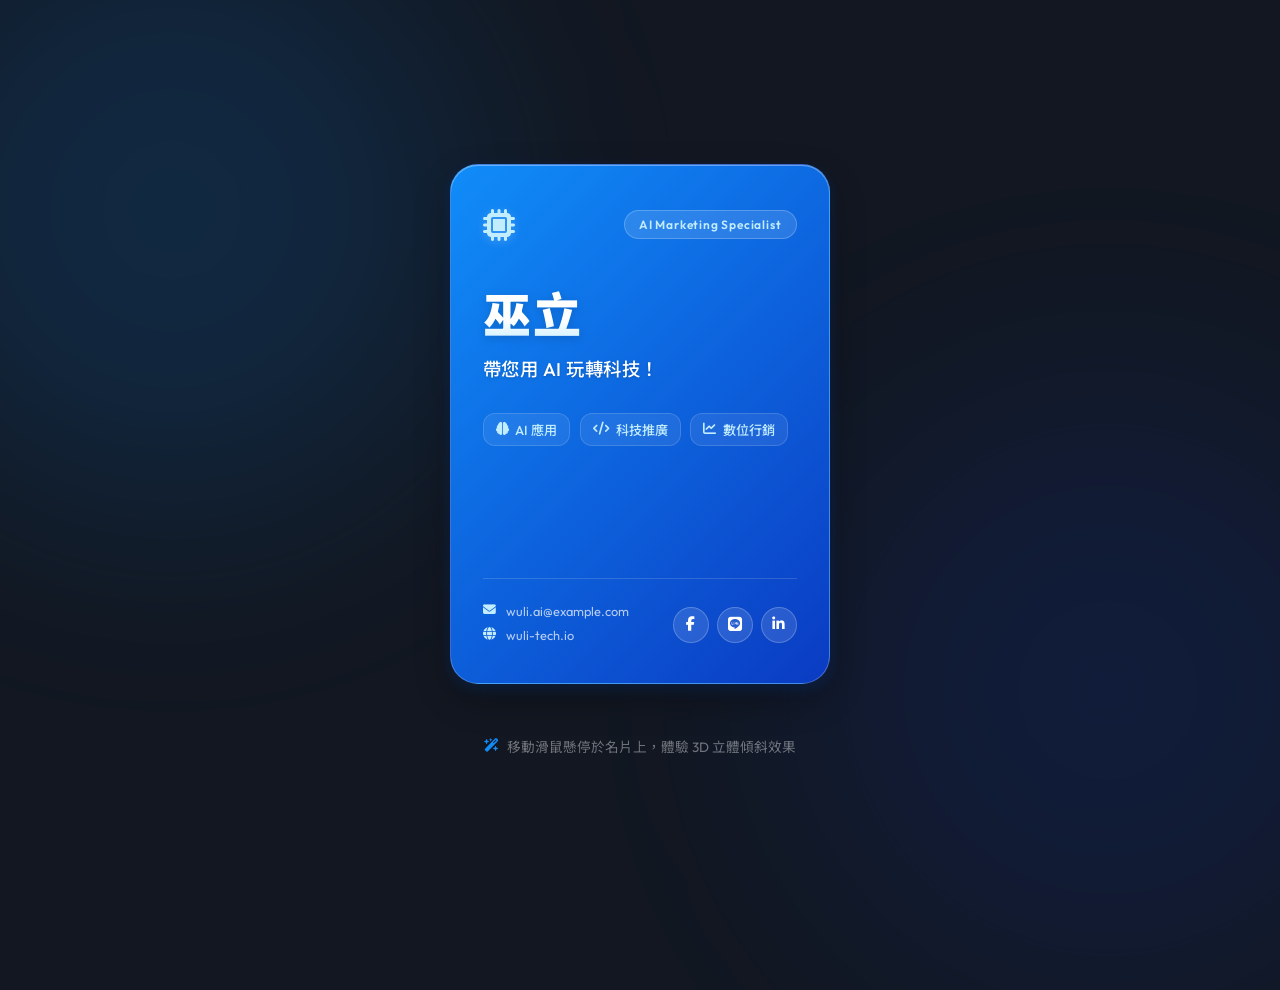
==== 01_Card/index.html @ 6f096d6b "feat: 建立 01_Card 數位行銷名片元件" ====
<!DOCTYPE html>
<html lang="zh-TW">
<head>
    <meta charset="UTF-8">
    <meta name="viewport" content="width=device-width, initial-scale=1.0">
    <title>巫立 - 數位行銷名片</title>
    <!-- Google Fonts -->
    <link rel="preconnect" href="https://fonts.googleapis.com">
    <link rel="preconnect" href="https://fonts.gstatic.com" crossorigin>
    <link href="https://fonts.googleapis.com/css2?family=Outfit:wght@300;400;600;800&family=Noto+Sans+TC:wght@300;400;500;700;900&display=swap" rel="stylesheet">
    <!-- Font Awesome Icons -->
    <link rel="stylesheet" href="https://cdnjs.cloudflare.com/ajax/libs/font-awesome/6.4.0/css/all.min.css">
    <!-- Stylesheet -->
    <link rel="stylesheet" href="style.css">
</head>
<body>
    <div class="page-container">
        <!-- Background decorative elements -->
        <div class="bg-glow bg-glow-1"></div>
        <div class="bg-glow bg-glow-2"></div>

        <!-- 3D Card Container -->
        <div class="card-container">
            <div class="business-card" id="interactive-card">
                <!-- Card Inner Background Glow -->
                <div class="card-glow"></div>
                
                <!-- Card Content -->
                <div class="card-header">
                    <div class="chip-icon">
                        <i class="fa-solid fa-microchip"></i>
                    </div>
                    <span class="card-badge">AI Marketing Specialist</span>
                </div>
                
                <div class="card-body">
                    <h1 class="name">巫立</h1>
                    <p class="tagline">帶您用 AI 玩轉科技！</p>
                    
                    <div class="skills-tags">
                        <span class="tag"><i class="fa-solid fa-brain"></i> AI 應用</span>
                        <span class="tag"><i class="fa-solid fa-code"></i> 科技推廣</span>
                        <span class="tag"><i class="fa-solid fa-chart-line"></i> 數位行銷</span>
                    </div>
                </div>

                <div class="card-footer">
                    <div class="contact-info">
                        <div class="contact-item">
                            <i class="fa-solid fa-envelope"></i>
                            <span>wuli.ai@example.com</span>
                        </div>
                        <div class="contact-item">
                            <i class="fa-solid fa-globe"></i>
                            <span>wuli-tech.io</span>
                        </div>
                    </div>
                    
                    <!-- Social Links -->
                    <div class="social-links">
                        <a href="#" class="social-icon" title="Facebook"><i class="fa-brands fa-facebook-f"></i></a>
                        <a href="#" class="social-icon" title="Line"><i class="fa-brands fa-line"></i></a>
                        <a href="#" class="social-icon" title="LinkedIn"><i class="fa-brands fa-linkedin-in"></i></a>
                    </div>
                </div>
            </div>
        </div>
        
        <!-- Interactive Tip -->
        <p class="interactive-tip"><i class="fa-solid fa-wand-magic-sparkles"></i> 移動滑鼠懸停於名片上，體驗 3D 立體傾斜效果</p>
    </div>

    <!-- Script for 3D Tilt Effect -->
    <script>
        const card = document.getElementById('interactive-card');
        const container = document.querySelector('.card-container');

        // Mouse Move Event
        container.addEventListener('mousemove', (e) => {
            const rect = container.getBoundingClientRect();
            
            // Calculate mouse position relative to card container center
            const x = e.clientX - rect.left - (rect.width / 2);
            const y = e.clientY - rect.top - (rect.height / 2);
            
            // Calculate tilt angle (max 15 degrees)
            const rotateX = -(y / (rect.height / 2)) * 12;
            const rotateY = (x / (rect.width / 2)) * 12;
            
            // Apply tilt transform
            card.style.transform = `rotateX(${rotateX}deg) rotateY(${rotateY}deg) translateY(-8px)`;
            
            // Move glow effect based on cursor
            const glow = card.querySelector('.card-glow');
            const percentX = ((e.clientX - rect.left) / rect.width) * 100;
            const percentY = ((e.clientY - rect.top) / rect.height) * 100;
            glow.style.background = `radial-gradient(circle at ${percentX}% ${percentY}%, rgba(255, 255, 255, 0.15) 0%, transparent 60%)`;
        });

        // Mouse Leave Event (Reset tilt)
        container.addEventListener('mouseleave', () => {
            card.style.transform = 'rotateX(0deg) rotateY(0deg) translateY(0)';
            card.style.transition = 'transform 0.5s ease';
            
            const glow = card.querySelector('.card-glow');
            glow.style.background = 'transparent';
        });

        // Mouse Enter Event (Remove transition duration during mousemove for responsiveness)
        container.addEventListener('mouseenter', () => {
            card.style.transition = 'none';
        });
    </script>
</body>
</html>
---- 01_Card/style.css ----
/* ==========================================================================
   巫立 - 數位行銷名片樣式表 (Modern 3D Blue Gradient Style)
   ========================================================================== */

:root {
    /* Gradient Color Palette */
    --card-grad-start: hsl(208, 95%, 52%);
    --card-grad-end: hsl(224, 90%, 40%);
    --page-bg: hsl(222, 28%, 10%);
    
    /* Typography */
    --text-light: hsl(0, 0%, 100%);
    --text-blue-tint: hsl(198, 100%, 88%);
    --text-muted: hsla(0, 0%, 100%, 0.7);
    
    /* Glassmorphism & Shadow UI */
    --glass-bg: rgba(255, 255, 255, 0.12);
    --glass-border: rgba(255, 255, 255, 0.22);
    --card-shadow: 
        0 15px 35px rgba(0, 0, 0, 0.3),
        0 5px 15px rgba(13, 110, 253, 0.2),
        inset 0 1px 0 rgba(255, 255, 255, 0.35);
        
    --card-shadow-hover: 
        0 30px 60px rgba(0, 0, 0, 0.4),
        0 10px 30px rgba(13, 110, 253, 0.45),
        inset 0 1px 0 rgba(255, 255, 255, 0.5);

    --font-family: 'Outfit', 'Noto Sans TC', sans-serif;
}

/* Reset & Page Settings */
* {
    margin: 0;
    padding: 0;
    box-sizing: border-box;
}

body {
    background-color: var(--page-bg);
    color: var(--text-light);
    font-family: var(--font-family);
    min-height: 100vh;
    display: flex;
    justify-content: center;
    align-items: center;
    overflow: hidden;
    position: relative;
}

/* Page Background Glow Points */
.page-container {
    width: 100vw;
    height: 100vh;
    display: flex;
    flex-direction: column;
    justify-content: center;
    align-items: center;
    position: relative;
    z-index: 1;
}

.bg-glow {
    position: absolute;
    width: 600px;
    height: 600px;
    border-radius: 50%;
    filter: blur(120px);
    opacity: 0.15;
    pointer-events: none;
    z-index: -1;
}

.bg-glow-1 {
    background: var(--card-grad-start);
    top: -10%;
    left: -10%;
}

.bg-glow-2 {
    background: var(--card-grad-end);
    bottom: -10%;
    right: -10%;
}

/* 3D Perspective Card Container */
.card-container {
    perspective: 1000px;
    padding: 20px;
}

/* The Card Body */
.business-card {
    width: 380px;
    height: 520px;
    background: linear-gradient(135deg, var(--card-grad-start) 0%, var(--card-grad-end) 100%);
    border: 1px solid var(--glass-border);
    border-radius: 28px;
    padding: 2.5rem 2rem;
    display: flex;
    flex-direction: column;
    justify-content: space-between;
    box-shadow: var(--card-shadow);
    position: relative;
    overflow: hidden;
    transform-style: preserve-3d;
    transition: box-shadow 0.3s ease;
}

/* Glowing overlay inside the card (driven by JS cursor) */
.card-glow {
    position: absolute;
    top: 0;
    left: 0;
    width: 100%;
    height: 100%;
    pointer-events: none;
    z-index: 3;
    mix-blend-mode: overlay;
    transition: background 0.1s ease;
}

.business-card:hover {
    box-shadow: var(--card-shadow-hover);
}

/* Card Header */
.card-header {
    display: flex;
    justify-content: space-between;
    align-items: center;
    transform: translateZ(30px); /* 3D layer effect */
}

.chip-icon {
    font-size: 2rem;
    color: var(--text-blue-tint);
    text-shadow: 0 2px 10px rgba(255,255,255,0.2);
}

.card-badge {
    background: var(--glass-bg);
    border: 1px solid var(--glass-border);
    padding: 6px 14px;
    border-radius: 30px;
    font-size: 0.75rem;
    font-weight: 600;
    letter-spacing: 0.8px;
    color: var(--text-blue-tint);
}

/* Card Body Section */
.card-body {
    margin-top: 2rem;
    margin-bottom: auto;
    transform: translateZ(50px);
}

.name {
    font-size: 3rem;
    font-weight: 900;
    letter-spacing: 2px;
    margin-bottom: 0.5rem;
    background: linear-gradient(to bottom, #ffffff 60%, var(--text-blue-tint));
    -webkit-background-clip: text;
    -webkit-text-fill-color: transparent;
    filter: drop-shadow(0 2px 4px rgba(0,0,0,0.15));
}

.tagline {
    font-size: 1.15rem;
    font-weight: 500;
    color: var(--text-light);
    margin-bottom: 2rem;
    letter-spacing: 0.5px;
    text-shadow: 0 1px 3px rgba(0,0,0,0.2);
}

.skills-tags {
    display: flex;
    flex-wrap: wrap;
    gap: 0.6rem;
}

.tag {
    background: rgba(255, 255, 255, 0.08);
    border: 1px solid rgba(255, 255, 255, 0.15);
    padding: 6px 12px;
    border-radius: 12px;
    font-size: 0.82rem;
    font-weight: 500;
    color: var(--text-blue-tint);
    display: flex;
    align-items: center;
    gap: 0.4rem;
    backdrop-filter: blur(5px);
    transition: all 0.2s ease;
}

.tag:hover {
    background: rgba(255, 255, 255, 0.2);
    border-color: rgba(255, 255, 255, 0.4);
    transform: scale(1.05);
}

/* Card Footer Section */
.card-footer {
    display: flex;
    justify-content: space-between;
    align-items: flex-end;
    border-top: 1px solid rgba(255, 255, 255, 0.15);
    padding-top: 1.5rem;
    transform: translateZ(40px);
}

.contact-info {
    display: flex;
    flex-direction: column;
    gap: 0.5rem;
}

.contact-item {
    display: flex;
    align-items: center;
    gap: 0.6rem;
    font-size: 0.8rem;
    color: var(--text-muted);
}

.contact-item i {
    color: var(--text-blue-tint);
    width: 14px;
}

/* Social links icons */
.social-links {
    display: flex;
    gap: 0.5rem;
}

.social-icon {
    width: 36px;
    height: 36px;
    border-radius: 50%;
    background: var(--glass-bg);
    border: 1px solid var(--glass-border);
    display: flex;
    align-items: center;
    justify-content: center;
    color: var(--text-light);
    font-size: 0.9rem;
    text-decoration: none;
    transition: all 0.3s cubic-bezier(0.25, 0.8, 0.25, 1);
}

.social-icon:hover {
    background: var(--text-light);
    color: var(--card-grad-end);
    transform: translateY(-3px) scale(1.1);
    box-shadow: 0 5px 15px rgba(255, 255, 255, 0.3);
}

/* Bottom tip text */
.interactive-tip {
    font-size: 0.85rem;
    color: hsla(0, 0%, 100%, 0.4);
    margin-top: 2rem;
    display: flex;
    align-items: center;
    gap: 0.5rem;
}

.interactive-tip i {
    color: var(--card-grad-start);
}

/* Card Entry Animation */
@keyframes cardEntry {
    from { opacity: 0; transform: translateY(30px) rotateX(10deg); }
    to { opacity: 1; transform: translateY(0) rotateX(0); }
}

.business-card {
    animation: cardEntry 1s cubic-bezier(0.2, 0.8, 0.2, 1);
}
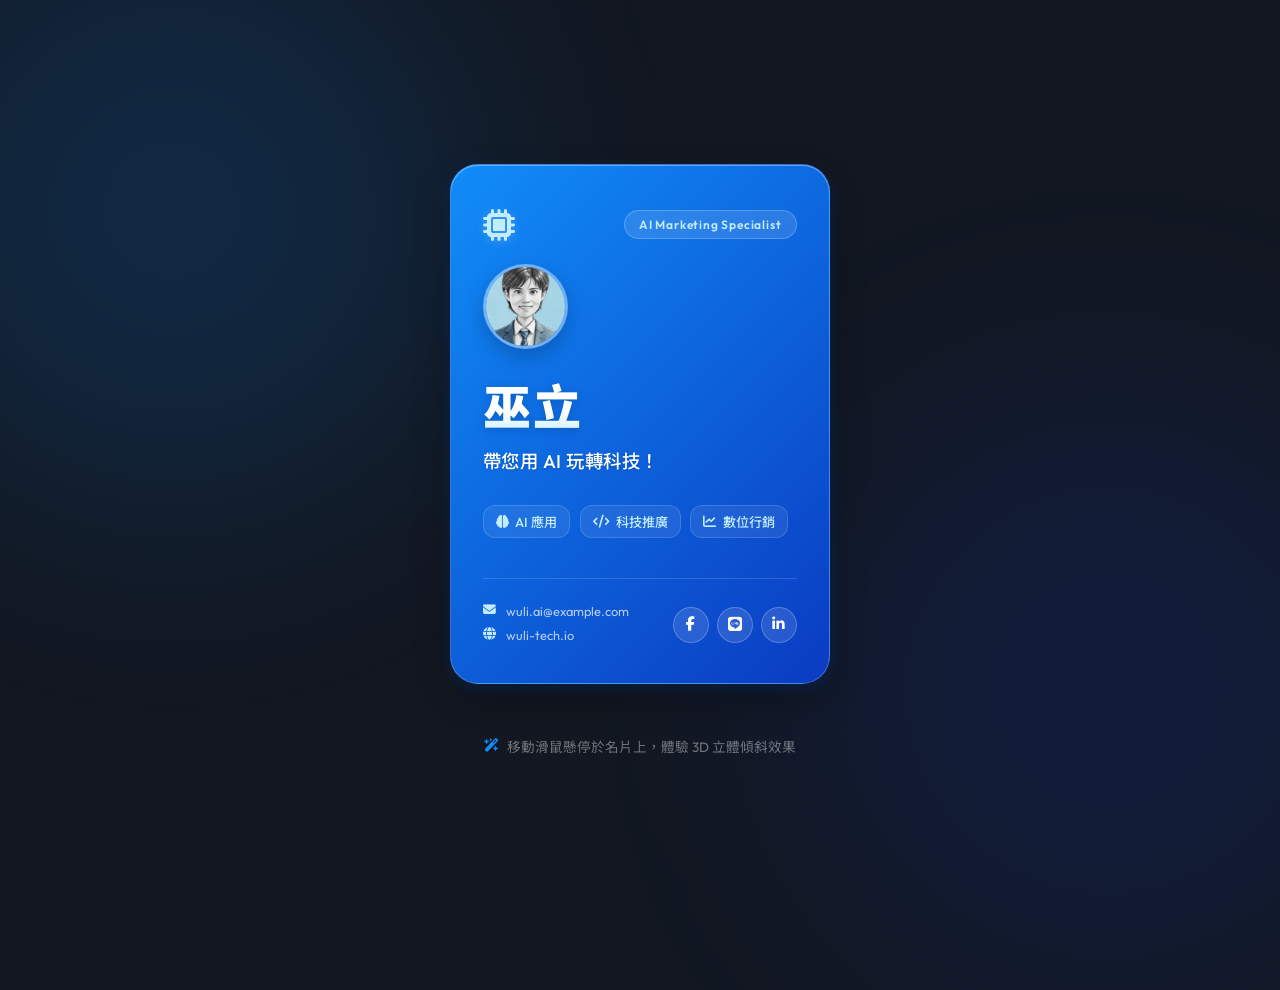
==== commit fae644da: "feat: 為教學儀表板與行銷名片加入個人頭像 (avatar)" ====
--- a/01_Card/index.html
+++ b/01_Card/index.html
@@ -34,6 +34,9 @@
                 </div>
                 
                 <div class="card-body">
+                    <div class="avatar-container">
+                        <img src="avatar.png" alt="巫立" class="profile-avatar">
+                    </div>
                     <h1 class="name">巫立</h1>
                     <p class="tagline">帶您用 AI 玩轉科技！</p>
                     
--- a/01_Card/style.css
+++ b/01_Card/style.css
@@ -151,9 +151,33 @@
 
 /* Card Body Section */
 .card-body {
-    margin-top: 2rem;
+    margin-top: 1.2rem;
     margin-bottom: auto;
     transform: translateZ(50px);
+}
+
+.avatar-container {
+    width: 85px;
+    height: 85px;
+    border-radius: 50%;
+    overflow: hidden;
+    border: 3px solid rgba(255, 255, 255, 0.35);
+    box-shadow: 0 8px 20px rgba(0, 0, 0, 0.2);
+    margin-bottom: 1.25rem;
+    transition: all 0.4s cubic-bezier(0.25, 0.8, 0.25, 1);
+    background: rgba(255, 255, 255, 0.1);
+}
+
+.profile-avatar {
+    width: 100%;
+    height: 100%;
+    object-fit: cover;
+}
+
+.business-card:hover .avatar-container {
+    transform: scale(1.08) translateZ(10px);
+    border-color: rgba(255, 255, 255, 0.7);
+    box-shadow: 0 12px 25px rgba(13, 110, 253, 0.4);
 }
 
 .name {
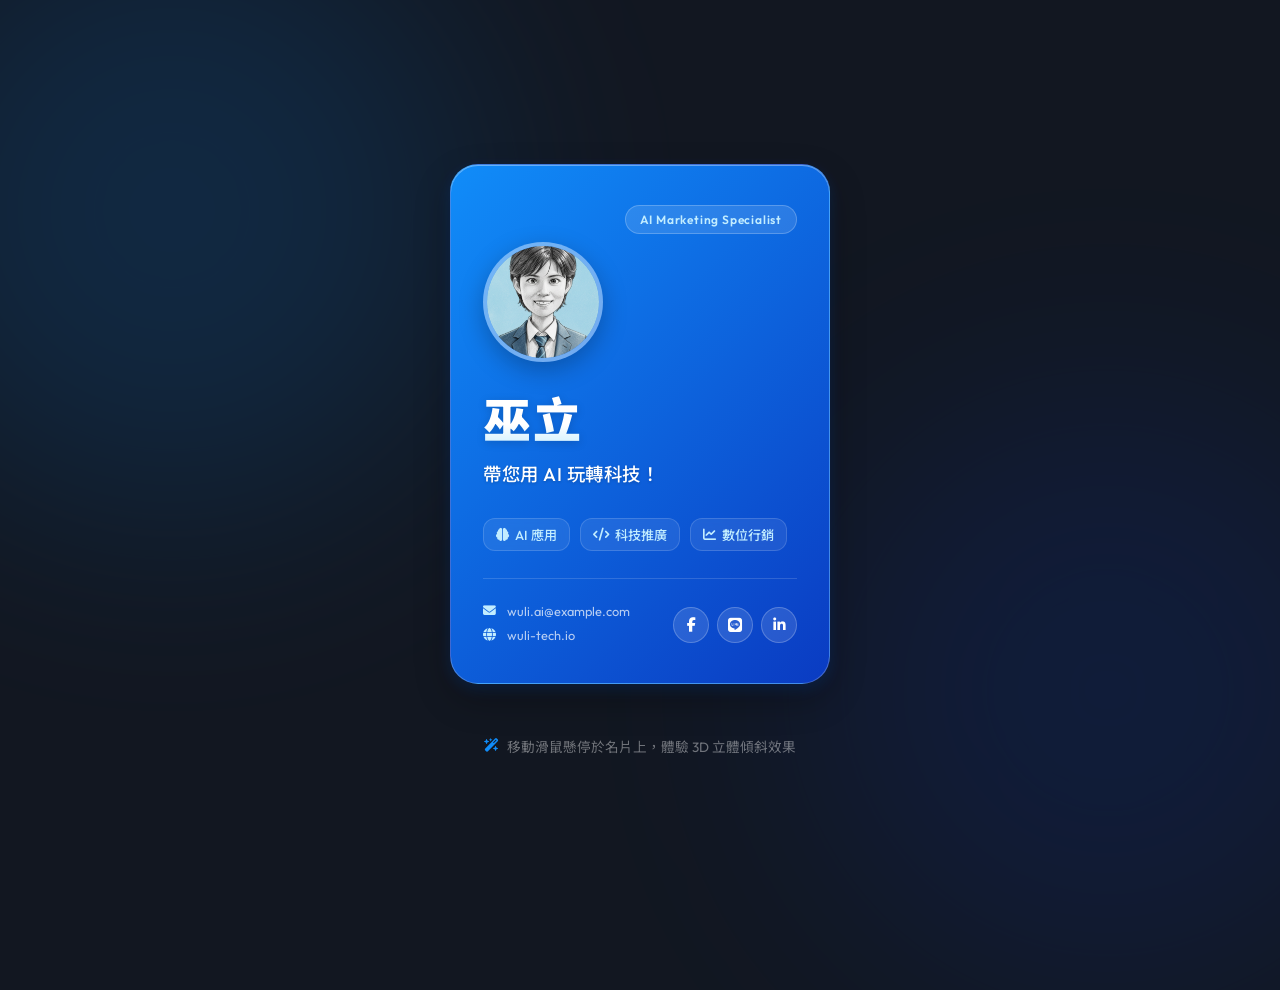
==== commit 86c722b5: "style: 移除名片晶片 icon，並放大頭像尺寸至 120px" ====
--- a/01_Card/index.html
+++ b/01_Card/index.html
@@ -27,9 +27,6 @@
                 
                 <!-- Card Content -->
                 <div class="card-header">
-                    <div class="chip-icon">
-                        <i class="fa-solid fa-microchip"></i>
-                    </div>
                     <span class="card-badge">AI Marketing Specialist</span>
                 </div>
                 
--- a/01_Card/style.css
+++ b/01_Card/style.css
@@ -127,15 +127,9 @@
 /* Card Header */
 .card-header {
     display: flex;
-    justify-content: space-between;
+    justify-content: flex-end; /* Align badge to the right */
     align-items: center;
     transform: translateZ(30px); /* 3D layer effect */
-}
-
-.chip-icon {
-    font-size: 2rem;
-    color: var(--text-blue-tint);
-    text-shadow: 0 2px 10px rgba(255,255,255,0.2);
 }
 
 .card-badge {
@@ -151,18 +145,18 @@
 
 /* Card Body Section */
 .card-body {
-    margin-top: 1.2rem;
+    margin-top: 0.5rem;
     margin-bottom: auto;
     transform: translateZ(50px);
 }
 
 .avatar-container {
-    width: 85px;
-    height: 85px;
+    width: 120px; /* Enlarge avatar size */
+    height: 120px; /* Enlarge avatar size */
     border-radius: 50%;
     overflow: hidden;
-    border: 3px solid rgba(255, 255, 255, 0.35);
-    box-shadow: 0 8px 20px rgba(0, 0, 0, 0.2);
+    border: 4px solid rgba(255, 255, 255, 0.35);
+    box-shadow: 0 8px 25px rgba(0, 0, 0, 0.25);
     margin-bottom: 1.25rem;
     transition: all 0.4s cubic-bezier(0.25, 0.8, 0.25, 1);
     background: rgba(255, 255, 255, 0.1);
@@ -175,9 +169,9 @@
 }
 
 .business-card:hover .avatar-container {
-    transform: scale(1.08) translateZ(10px);
-    border-color: rgba(255, 255, 255, 0.7);
-    box-shadow: 0 12px 25px rgba(13, 110, 253, 0.4);
+    transform: scale(1.06) translateZ(10px);
+    border-color: rgba(255, 255, 255, 0.8);
+    box-shadow: 0 15px 30px rgba(13, 110, 253, 0.5);
 }
 
 .name {
